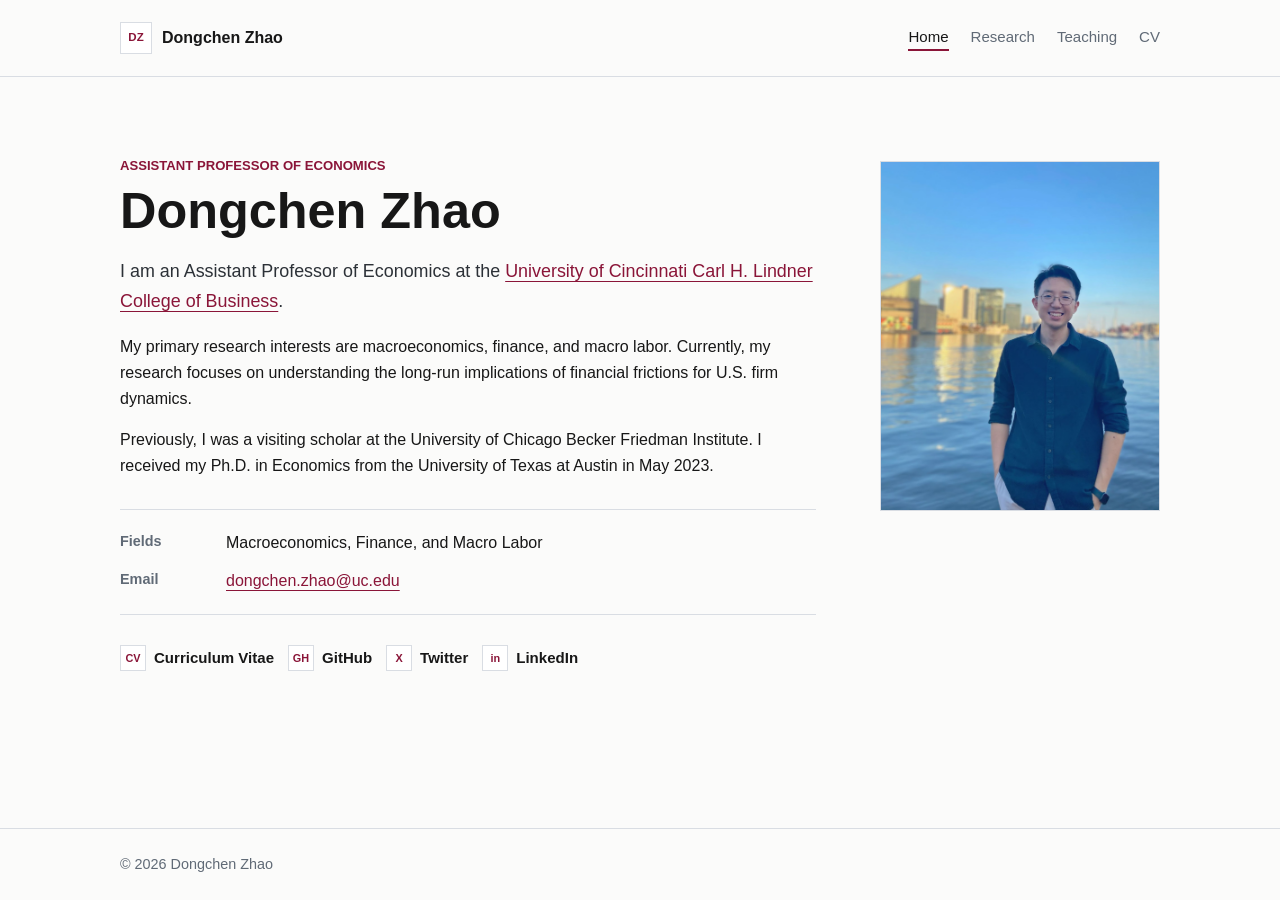
==== index.html @ a0150b2f "Restyle site and add generated CV workflow" ====
<!DOCTYPE html>
<html lang="en">
<head>
  <meta charset="utf-8">
  <meta name="viewport" content="width=device-width, initial-scale=1">
  <meta name="description" content="Dongchen Zhao, Assistant Professor of Economics at the University of Cincinnati.">
  <title>Dongchen Zhao</title>
  <link rel="icon" href="assets/favicon.svg" type="image/svg+xml">
  <link rel="stylesheet" href="style.css?v=2">
</head>
<body>
  <header class="site-header">
    <div class="container header-inner">
      <a class="site-title" href="index.html">
        <span class="site-mark" aria-hidden="true">DZ</span>
        <span>Dongchen Zhao</span>
      </a>
      <nav class="site-nav" aria-label="Main navigation">
        <a href="index.html" aria-current="page">Home</a>
        <a href="research.html">Research</a>
        <a href="teaching.html">Teaching</a>
        <a href="cv.html">CV</a>
      </nav>
    </div>
  </header>

  <main class="container">
    <section class="intro">
      <div class="intro-text">
        <p class="eyebrow">Assistant Professor of Economics</p>
        <h1>Dongchen Zhao</h1>
        <p class="lead">
          I am an Assistant Professor of Economics at the
          <a href="https://business.uc.edu/" target="_blank" rel="noopener">University of Cincinnati Carl H. Lindner College of Business</a>.
        </p>
        <p>
          My primary research interests are macroeconomics, finance, and macro labor.
          Currently, my research focuses on understanding the long-run implications of
          financial frictions for U.S. firm dynamics.
        </p>
        <p>
          Previously, I was a visiting scholar at the University of Chicago Becker Friedman
          Institute. I received my Ph.D. in Economics from the University of Texas at Austin
          in May 2023.
        </p>

        <dl class="details">
          <div>
            <dt>Fields</dt>
            <dd>Macroeconomics, Finance, and Macro Labor</dd>
          </div>
          <div>
            <dt>Email</dt>
            <dd><a href="mailto:dongchen.zhao@uc.edu">dongchen.zhao@uc.edu</a></dd>
          </div>
        </dl>

        <div class="link-row" aria-label="Profile links">
          <a class="icon-link" href="cv.html"><span aria-hidden="true">CV</span>Curriculum Vitae</a>
          <a class="icon-link" href="https://github.com/dczhaozach" target="_blank" rel="noopener"><span aria-hidden="true">GH</span>GitHub</a>
          <a class="icon-link" href="https://twitter.com/DongchenZhao" target="_blank" rel="noopener"><span aria-hidden="true">X</span>Twitter</a>
          <a class="icon-link" href="https://www.linkedin.com/in/dongchen-zhao-35b019162/" target="_blank" rel="noopener"><span aria-hidden="true">in</span>LinkedIn</a>
        </div>
      </div>

      <figure class="portrait">
        <img src="assets/profile.jpg" alt="Dongchen Zhao">
      </figure>
    </section>
  </main>

  <footer class="site-footer">
    <div class="container">
      <p>&copy; 2026 Dongchen Zhao</p>
    </div>
  </footer>
</body>
</html>
---- style.css ----
:root {
  --bg: #fbfbfa;
  --surface: #ffffff;
  --surface-muted: #f3f5f7;
  --text: #171717;
  --muted: #606a76;
  --border: #d9dde3;
  --accent: #8a1538;
  --accent-dark: #5e0f26;
  --accent-soft: #f4e8ed;
  --max-width: 1040px;
  --font-sans: ui-sans-serif, -apple-system, BlinkMacSystemFont, "Segoe UI", "Helvetica Neue", Arial, sans-serif;
}

* {
  box-sizing: border-box;
}

html {
  font-size: 16px;
  letter-spacing: 0;
}

body {
  display: flex;
  min-height: 100vh;
  flex-direction: column;
  margin: 0;
  background: var(--bg);
  color: var(--text);
  font-family: var(--font-sans);
  line-height: 1.62;
  letter-spacing: 0;
}

main {
  flex: 1;
}

a {
  color: var(--accent);
  text-decoration-thickness: 1px;
  text-underline-offset: 0.22em;
}

a:hover,
a:focus {
  color: var(--accent-dark);
}

img {
  display: block;
  max-width: 100%;
}

.container {
  width: min(var(--max-width), calc(100% - 32px));
  margin: 0 auto;
}

.site-header {
  border-bottom: 1px solid var(--border);
  background: rgba(251, 251, 250, 0.98);
}

.header-inner {
  display: flex;
  align-items: center;
  justify-content: space-between;
  gap: 24px;
  padding: 22px 0;
}

.site-title {
  display: inline-flex;
  align-items: center;
  gap: 10px;
  color: var(--text);
  font-size: 1rem;
  font-weight: 680;
  line-height: 1;
  text-decoration: none;
  white-space: nowrap;
}

.site-mark {
  display: inline-grid;
  width: 32px;
  height: 32px;
  place-items: center;
  border: 1px solid var(--border);
  background: var(--surface);
  color: var(--accent);
  font-size: 0.72rem;
  font-weight: 760;
}

.site-nav {
  display: flex;
  flex-wrap: wrap;
  gap: 6px 22px;
  justify-content: flex-end;
  font-size: 0.94rem;
}

.site-nav a {
  color: var(--muted);
  text-decoration: none;
}

.site-nav a:hover,
.site-nav a:focus,
.site-nav a[aria-current="page"] {
  color: var(--text);
}

.site-nav a[aria-current="page"] {
  border-bottom: 2px solid var(--accent);
}

.intro {
  display: grid;
  grid-template-columns: minmax(0, 1fr) 280px;
  gap: 64px;
  align-items: start;
  padding: 78px 0 58px;
}

.eyebrow {
  margin: 0 0 8px;
  color: var(--accent);
  font-size: 0.82rem;
  font-weight: 760;
  letter-spacing: 0;
  text-transform: uppercase;
}

h1,
h2,
h3,
p {
  margin-top: 0;
}

h1 {
  margin-bottom: 18px;
  font-size: 3.15rem;
  line-height: 1.06;
  font-weight: 720;
}

h2 {
  margin-bottom: 18px;
  border-bottom: 1px solid var(--border);
  padding-bottom: 8px;
  font-size: 1.18rem;
  line-height: 1.3;
  font-weight: 720;
}

h3 {
  margin-bottom: 4px;
  font-size: 1.08rem;
  line-height: 1.45;
  font-weight: 700;
}

.lead {
  color: #2c3137;
  font-size: 1.12rem;
  line-height: 1.68;
}

.narrow {
  max-width: 650px;
}

.portrait {
  margin: 6px 0 0;
}

.portrait img {
  width: 280px;
  aspect-ratio: 4 / 5;
  border: 1px solid var(--border);
  background: var(--surface-muted);
  object-fit: cover;
  object-position: center top;
}

.details {
  display: grid;
  gap: 12px;
  margin: 30px 0;
  padding: 20px 0;
  border-top: 1px solid var(--border);
  border-bottom: 1px solid var(--border);
}

.details div {
  display: grid;
  grid-template-columns: 90px minmax(0, 1fr);
  gap: 16px;
}

.details dt {
  color: var(--muted);
  font-size: 0.9rem;
  font-weight: 720;
}

.details dd {
  margin: 0;
}

.link-row,
.button-row,
.paper-links {
  display: flex;
  flex-wrap: wrap;
  gap: 10px 14px;
  align-items: center;
}

.icon-link {
  display: inline-flex;
  align-items: center;
  gap: 8px;
  color: var(--text);
  font-size: 0.94rem;
  font-weight: 650;
  text-decoration: none;
}

.icon-link span,
.button span {
  display: inline-grid;
  min-width: 26px;
  height: 26px;
  place-items: center;
  border: 1px solid var(--border);
  background: var(--surface);
  color: var(--accent);
  font-size: 0.68rem;
  font-weight: 780;
  line-height: 1;
}

.icon-link:hover,
.icon-link:focus {
  color: var(--accent);
}

.icon-link:hover span,
.icon-link:focus span {
  border-color: var(--accent);
  background: var(--accent-soft);
}

.icon-link.small {
  font-size: 0.9rem;
}

.icon-link.small span {
  min-width: 30px;
  height: 24px;
  font-size: 0.62rem;
}

.button {
  display: inline-flex;
  align-items: center;
  gap: 10px;
  border: 1px solid var(--accent);
  padding: 10px 15px;
  background: var(--accent);
  color: #ffffff;
  font-size: 0.94rem;
  font-weight: 700;
  text-decoration: none;
}

.button span {
  border-color: rgba(255, 255, 255, 0.42);
  background: rgba(255, 255, 255, 0.12);
  color: #ffffff;
}

.button:hover,
.button:focus {
  background: var(--accent-dark);
  color: #ffffff;
}

.page {
  padding: 60px 0 70px;
}

.page-header {
  margin-bottom: 42px;
}

.section-block {
  margin-bottom: 46px;
}

.research-item {
  padding: 20px 0;
  border-bottom: 1px solid var(--border);
}

.research-item:first-of-type {
  padding-top: 4px;
}

.research-item.compact {
  padding: 14px 0;
}

.meta {
  margin-bottom: 0;
  color: var(--muted);
  font-size: 0.95rem;
  line-height: 1.55;
}

.paper-links {
  margin-top: 8px;
  margin-bottom: 0;
}

.course-list {
  list-style: none;
  margin: 0;
  padding: 0;
  border-top: 1px solid var(--border);
}

.course-list li {
  display: flex;
  justify-content: space-between;
  gap: 24px;
  padding: 13px 0;
  border-bottom: 1px solid var(--border);
}

.course-list span {
  color: var(--muted);
  font-size: 0.94rem;
  white-space: nowrap;
}

.cv-document {
  max-width: 760px;
}

.cv-heading {
  margin-bottom: 36px;
}

.cv-contact {
  margin: 0 0 18px;
  color: var(--muted);
  line-height: 1.45;
}

.cv-contact p {
  margin-bottom: 2px;
}

.cv-section {
  margin-bottom: 28px;
}

.cv-section ul {
  margin: 0;
  padding-left: 20px;
}

.cv-section li {
  margin-bottom: 8px;
}

.site-footer {
  border-top: 1px solid var(--border);
  color: var(--muted);
  font-size: 0.9rem;
}

.site-footer p {
  margin: 0;
  padding: 24px 0;
}

@media (max-width: 760px) {
  .header-inner {
    display: block;
    padding: 18px 0;
  }

  .site-nav {
    justify-content: flex-start;
    margin-top: 10px;
  }

  .intro {
    grid-template-columns: 1fr;
    gap: 28px;
    padding: 44px 0 42px;
  }

  .portrait {
    order: -1;
  }

  .portrait img {
    width: min(220px, 70vw);
  }

  h1 {
    font-size: 2.35rem;
  }

  .page {
    padding: 38px 0 48px;
  }

  .details div,
  .course-list li {
    display: block;
  }

  .details dt {
    margin-bottom: 2px;
  }

  .course-list span {
    display: block;
    margin-top: 2px;
    white-space: normal;
  }

}
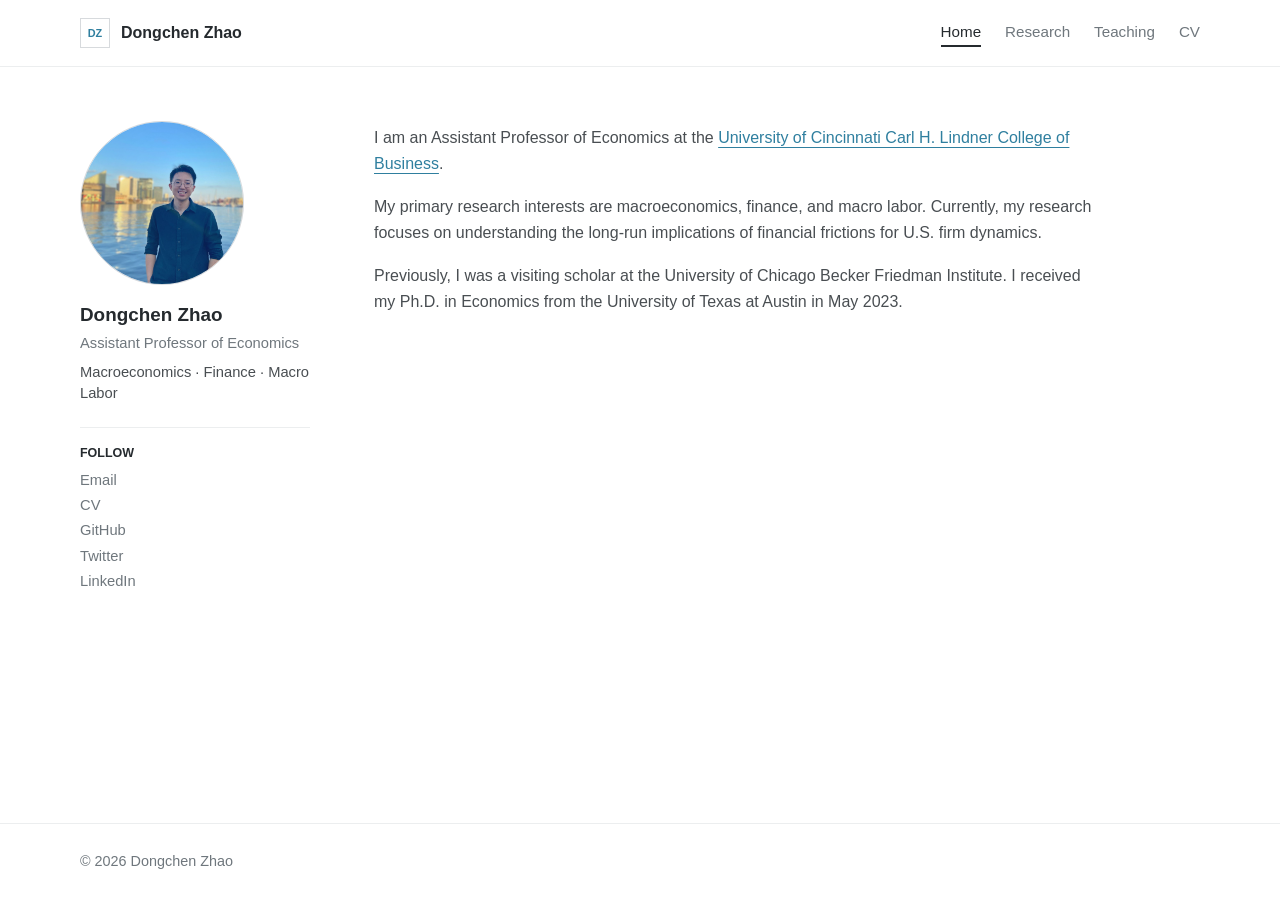
==== commit b5028946: "Adopt minimal academic profile layout" ====
--- a/index.html
+++ b/index.html
@@ -6,7 +6,7 @@
   <meta name="description" content="Dongchen Zhao, Assistant Professor of Economics at the University of Cincinnati.">
   <title>Dongchen Zhao</title>
   <link rel="icon" href="assets/favicon.svg" type="image/svg+xml">
-  <link rel="stylesheet" href="style.css?v=2">
+  <link rel="stylesheet" href="style.css?v=3">
 </head>
 <body>
   <header class="site-header">
@@ -24,49 +24,38 @@
     </div>
   </header>
 
-  <main class="container">
-    <section class="intro">
-      <div class="intro-text">
-        <p class="eyebrow">Assistant Professor of Economics</p>
-        <h1>Dongchen Zhao</h1>
-        <p class="lead">
-          I am an Assistant Professor of Economics at the
-          <a href="https://business.uc.edu/" target="_blank" rel="noopener">University of Cincinnati Carl H. Lindner College of Business</a>.
-        </p>
-        <p>
-          My primary research interests are macroeconomics, finance, and macro labor.
-          Currently, my research focuses on understanding the long-run implications of
-          financial frictions for U.S. firm dynamics.
-        </p>
-        <p>
-          Previously, I was a visiting scholar at the University of Chicago Becker Friedman
-          Institute. I received my Ph.D. in Economics from the University of Texas at Austin
-          in May 2023.
-        </p>
+  <main class="container site-layout">
+    <aside class="profile-card" aria-label="Profile">
+      <img class="profile-photo" src="assets/profile.jpg" alt="Dongchen Zhao">
+      <h1>Dongchen Zhao</h1>
+      <p class="profile-role">Assistant Professor of Economics</p>
+      <p class="profile-fields">Macroeconomics · Finance · Macro Labor</p>
+      <div class="profile-links" aria-label="Profile links">
+        <p>Follow</p>
+        <a href="mailto:dongchen.zhao@uc.edu">Email</a>
+        <a href="cv.html">CV</a>
+        <a href="https://github.com/dczhaozach" target="_blank" rel="noopener">GitHub</a>
+        <a href="https://twitter.com/DongchenZhao" target="_blank" rel="noopener">Twitter</a>
+        <a href="https://www.linkedin.com/in/dongchen-zhao-35b019162/" target="_blank" rel="noopener">LinkedIn</a>
+      </div>
+    </aside>
 
-        <dl class="details">
-          <div>
-            <dt>Fields</dt>
-            <dd>Macroeconomics, Finance, and Macro Labor</dd>
-          </div>
-          <div>
-            <dt>Email</dt>
-            <dd><a href="mailto:dongchen.zhao@uc.edu">dongchen.zhao@uc.edu</a></dd>
-          </div>
-        </dl>
-
-        <div class="link-row" aria-label="Profile links">
-          <a class="icon-link" href="cv.html"><span aria-hidden="true">CV</span>Curriculum Vitae</a>
-          <a class="icon-link" href="https://github.com/dczhaozach" target="_blank" rel="noopener"><span aria-hidden="true">GH</span>GitHub</a>
-          <a class="icon-link" href="https://twitter.com/DongchenZhao" target="_blank" rel="noopener"><span aria-hidden="true">X</span>Twitter</a>
-          <a class="icon-link" href="https://www.linkedin.com/in/dongchen-zhao-35b019162/" target="_blank" rel="noopener"><span aria-hidden="true">in</span>LinkedIn</a>
-        </div>
-      </div>
-
-      <figure class="portrait">
-        <img src="assets/profile.jpg" alt="Dongchen Zhao">
-      </figure>
-    </section>
+    <article class="content-column">
+      <p>
+        I am an Assistant Professor of Economics at the
+        <a href="https://business.uc.edu/" target="_blank" rel="noopener">University of Cincinnati Carl H. Lindner College of Business</a>.
+      </p>
+      <p>
+        My primary research interests are macroeconomics, finance, and macro labor.
+        Currently, my research focuses on understanding the long-run implications of
+        financial frictions for U.S. firm dynamics.
+      </p>
+      <p>
+        Previously, I was a visiting scholar at the University of Chicago Becker Friedman
+        Institute. I received my Ph.D. in Economics from the University of Texas at Austin
+        in May 2023.
+      </p>
+    </article>
   </main>
 
   <footer class="site-footer">
--- a/style.css
+++ b/style.css
@@ -1,14 +1,17 @@
 :root {
-  --bg: #fbfbfa;
+  --bg: #ffffff;
   --surface: #ffffff;
-  --surface-muted: #f3f5f7;
-  --text: #171717;
-  --muted: #606a76;
-  --border: #d9dde3;
-  --accent: #8a1538;
-  --accent-dark: #5e0f26;
-  --accent-soft: #f4e8ed;
-  --max-width: 1040px;
+  --surface-muted: #f6f7f8;
+  --text: #494e52;
+  --heading: #252a2e;
+  --muted: #6f777d;
+  --border: #d7dadd;
+  --rule: #eceeef;
+  --accent: #2f7f9f;
+  --accent-dark: #1f6079;
+  --accent-soft: #edf6f9;
+  --accent-cool: #2f7f9f;
+  --max-width: 1120px;
   --font-sans: ui-sans-serif, -apple-system, BlinkMacSystemFont, "Segoe UI", "Helvetica Neue", Arial, sans-serif;
 }
 
@@ -29,7 +32,8 @@
   background: var(--bg);
   color: var(--text);
   font-family: var(--font-sans);
-  line-height: 1.62;
+  font-size: 16px;
+  line-height: 1.65;
   letter-spacing: 0;
 }
 
@@ -54,30 +58,30 @@
 }
 
 .container {
-  width: min(var(--max-width), calc(100% - 32px));
+  width: min(var(--max-width), calc(100% - 40px));
   margin: 0 auto;
 }
 
 .site-header {
-  border-bottom: 1px solid var(--border);
-  background: rgba(251, 251, 250, 0.98);
+  border-bottom: 1px solid var(--rule);
+  background: #ffffff;
 }
 
 .header-inner {
   display: flex;
   align-items: center;
   justify-content: space-between;
-  gap: 24px;
-  padding: 22px 0;
+  gap: 30px;
+  padding: 18px 0;
 }
 
 .site-title {
   display: inline-flex;
   align-items: center;
-  gap: 10px;
-  color: var(--text);
+  gap: 11px;
+  color: var(--heading);
   font-size: 1rem;
-  font-weight: 680;
+  font-weight: 700;
   line-height: 1;
   text-decoration: none;
   white-space: nowrap;
@@ -85,22 +89,22 @@
 
 .site-mark {
   display: inline-grid;
-  width: 32px;
-  height: 32px;
+  width: 30px;
+  height: 30px;
   place-items: center;
   border: 1px solid var(--border);
   background: var(--surface);
   color: var(--accent);
-  font-size: 0.72rem;
-  font-weight: 760;
+  font-size: 0.68rem;
+  font-weight: 800;
 }
 
 .site-nav {
   display: flex;
   flex-wrap: wrap;
-  gap: 6px 22px;
+  gap: 8px 24px;
   justify-content: flex-end;
-  font-size: 0.94rem;
+  font-size: 0.95rem;
 }
 
 .site-nav a {
@@ -111,26 +115,105 @@
 .site-nav a:hover,
 .site-nav a:focus,
 .site-nav a[aria-current="page"] {
-  color: var(--text);
+  color: var(--heading);
 }
 
 .site-nav a[aria-current="page"] {
-  border-bottom: 2px solid var(--accent);
-}
-
-.intro {
+  border-bottom: 2px solid var(--heading);
+}
+
+.site-layout {
   display: grid;
-  grid-template-columns: minmax(0, 1fr) 280px;
+  grid-template-columns: 230px minmax(0, 1fr);
   gap: 64px;
   align-items: start;
-  padding: 78px 0 58px;
+  padding: 54px 0 78px;
+}
+
+.page-layout {
+  padding-top: 50px;
+}
+
+.profile-card {
+  position: sticky;
+  top: 24px;
+  color: var(--muted);
+  font-size: 0.92rem;
+  line-height: 1.45;
+}
+
+.profile-photo {
+  width: 164px;
+  height: 164px;
+  margin-bottom: 18px;
+  border: 1px solid var(--border);
+  border-radius: 50%;
+  object-fit: cover;
+  object-position: 63% 43%;
+}
+
+.profile-card h1,
+.profile-card h2 {
+  margin: 0 0 6px;
+  border: 0;
+  padding: 0;
+  color: var(--heading);
+  font-size: 1.18rem;
+  font-weight: 700;
+  line-height: 1.25;
+}
+
+.profile-role,
+.profile-fields {
+  margin: 0 0 8px;
+}
+
+.profile-fields {
+  color: var(--text);
+}
+
+.profile-links {
+  margin-top: 22px;
+  padding-top: 16px;
+  border-top: 1px solid var(--rule);
+}
+
+.profile-links p {
+  margin: 0 0 8px;
+  color: var(--heading);
+  font-size: 0.78rem;
+  font-weight: 700;
+  text-transform: uppercase;
+}
+
+.profile-links a {
+  display: block;
+  width: max-content;
+  margin: 4px 0;
+  color: var(--muted);
+  text-decoration: none;
+}
+
+.profile-links a:hover,
+.profile-links a:focus {
+  color: var(--accent);
+  text-decoration: underline;
+}
+
+.content-column {
+  max-width: 760px;
+  padding-top: 4px;
+}
+
+.content-column > p {
+  max-width: 720px;
 }
 
 .eyebrow {
-  margin: 0 0 8px;
-  color: var(--accent);
-  font-size: 0.82rem;
-  font-weight: 760;
+  margin: 0 0 10px;
+  color: var(--accent);
+  font-size: 0.78rem;
+  font-weight: 800;
   letter-spacing: 0;
   text-transform: uppercase;
 }
@@ -143,70 +226,64 @@
 }
 
 h1 {
-  margin-bottom: 18px;
-  font-size: 3.15rem;
-  line-height: 1.06;
-  font-weight: 720;
+  margin-bottom: 20px;
+  color: var(--heading);
+  font-size: 1.9rem;
+  line-height: 1.2;
+  font-weight: 700;
 }
 
 h2 {
-  margin-bottom: 18px;
-  border-bottom: 1px solid var(--border);
-  padding-bottom: 8px;
-  font-size: 1.18rem;
+  margin-bottom: 20px;
+  border-bottom: 1px solid var(--rule);
+  padding-bottom: 10px;
+  color: var(--heading);
+  font-size: 1.1rem;
   line-height: 1.3;
-  font-weight: 720;
+  font-weight: 700;
 }
 
 h3 {
-  margin-bottom: 4px;
-  font-size: 1.08rem;
+  margin-bottom: 5px;
+  color: var(--heading);
+  font-size: 1.03rem;
   line-height: 1.45;
   font-weight: 700;
 }
 
+p {
+  margin-bottom: 1rem;
+}
+
 .lead {
-  color: #2c3137;
-  font-size: 1.12rem;
-  line-height: 1.68;
+  color: var(--text);
+  font-size: 1rem;
+  line-height: 1.7;
 }
 
 .narrow {
   max-width: 650px;
 }
 
-.portrait {
-  margin: 6px 0 0;
-}
-
-.portrait img {
-  width: 280px;
-  aspect-ratio: 4 / 5;
-  border: 1px solid var(--border);
-  background: var(--surface-muted);
-  object-fit: cover;
-  object-position: center top;
-}
-
 .details {
   display: grid;
-  gap: 12px;
-  margin: 30px 0;
-  padding: 20px 0;
-  border-top: 1px solid var(--border);
-  border-bottom: 1px solid var(--border);
+  gap: 14px;
+  margin: 34px 0 28px;
+  padding: 22px 0;
+  border-top: 1px solid var(--rule);
+  border-bottom: 1px solid var(--rule);
 }
 
 .details div {
   display: grid;
-  grid-template-columns: 90px minmax(0, 1fr);
-  gap: 16px;
+  grid-template-columns: 92px minmax(0, 1fr);
+  gap: 18px;
 }
 
 .details dt {
   color: var(--muted);
   font-size: 0.9rem;
-  font-weight: 720;
+  font-weight: 760;
 }
 
 .details dd {
@@ -218,31 +295,31 @@
 .paper-links {
   display: flex;
   flex-wrap: wrap;
-  gap: 10px 14px;
+  gap: 12px 16px;
   align-items: center;
 }
 
 .icon-link {
   display: inline-flex;
   align-items: center;
-  gap: 8px;
-  color: var(--text);
+  gap: 9px;
+  color: var(--accent);
   font-size: 0.94rem;
-  font-weight: 650;
+  font-weight: 600;
   text-decoration: none;
 }
 
 .icon-link span,
 .button span {
   display: inline-grid;
-  min-width: 26px;
-  height: 26px;
+  min-width: 28px;
+  height: 28px;
   place-items: center;
   border: 1px solid var(--border);
   background: var(--surface);
   color: var(--accent);
-  font-size: 0.68rem;
-  font-weight: 780;
+  font-size: 0.66rem;
+  font-weight: 820;
   line-height: 1;
 }
 
@@ -262,9 +339,9 @@
 }
 
 .icon-link.small span {
-  min-width: 30px;
-  height: 24px;
-  font-size: 0.62rem;
+  min-width: 32px;
+  height: 25px;
+  font-size: 0.61rem;
 }
 
 .button {
@@ -272,32 +349,44 @@
   align-items: center;
   gap: 10px;
   border: 1px solid var(--accent);
-  padding: 10px 15px;
-  background: var(--accent);
-  color: #ffffff;
+  padding: 10px 16px;
+  background: #ffffff;
+  color: var(--accent);
   font-size: 0.94rem;
   font-weight: 700;
   text-decoration: none;
 }
 
 .button span {
-  border-color: rgba(255, 255, 255, 0.42);
+  border-color: var(--accent);
+  background: var(--accent-soft);
+  color: var(--accent);
+}
+
+.button:hover,
+.button:focus {
+  background: var(--accent);
+  color: #ffffff;
+}
+
+.button:hover span,
+.button:focus span {
+  border-color: rgba(255, 255, 255, 0.55);
   background: rgba(255, 255, 255, 0.12);
   color: #ffffff;
 }
 
-.button:hover,
-.button:focus {
-  background: var(--accent-dark);
-  color: #ffffff;
-}
-
 .page {
-  padding: 60px 0 70px;
+  padding: 66px 0 78px;
 }
 
 .page-header {
-  margin-bottom: 42px;
+  max-width: 760px;
+  margin-bottom: 34px;
+}
+
+.page-header h1 {
+  margin-bottom: 12px;
 }
 
 .section-block {
@@ -305,27 +394,31 @@
 }
 
 .research-item {
-  padding: 20px 0;
-  border-bottom: 1px solid var(--border);
+  padding: 18px 0;
+  border-bottom: 1px solid var(--rule);
 }
 
 .research-item:first-of-type {
-  padding-top: 4px;
+  padding-top: 6px;
 }
 
 .research-item.compact {
   padding: 14px 0;
 }
 
+.research-item h3 {
+  max-width: 800px;
+}
+
 .meta {
   margin-bottom: 0;
   color: var(--muted);
-  font-size: 0.95rem;
+  font-size: 0.94rem;
   line-height: 1.55;
 }
 
 .paper-links {
-  margin-top: 8px;
+  margin-top: 10px;
   margin-bottom: 0;
 }
 
@@ -333,15 +426,15 @@
   list-style: none;
   margin: 0;
   padding: 0;
-  border-top: 1px solid var(--border);
+  border-top: 1px solid var(--rule);
 }
 
 .course-list li {
   display: flex;
   justify-content: space-between;
-  gap: 24px;
-  padding: 13px 0;
-  border-bottom: 1px solid var(--border);
+  gap: 28px;
+  padding: 16px 0;
+  border-bottom: 1px solid var(--rule);
 }
 
 .course-list span {
@@ -350,49 +443,164 @@
   white-space: nowrap;
 }
 
-.cv-document {
-  max-width: 760px;
-}
-
-.cv-heading {
-  margin-bottom: 36px;
+.cv-page {
+  padding-top: 36px;
+}
+
+.cv-tools {
+  display: flex;
+  justify-content: flex-end;
+  margin-bottom: 22px;
+}
+
+.cv-pdf-viewer {
+  display: block;
+  width: 100%;
+  height: min(78vh, 920px);
+  min-height: 620px;
+  border: 1px solid var(--rule);
+  background: #fff;
+}
+
+.cv-image-preview {
+  display: grid;
+  gap: 24px;
+  justify-items: center;
+}
+
+.cv-image-preview img {
+  display: block;
+  width: min(100%, 8.5in);
+  height: auto;
+  border: 1px solid var(--rule);
+  background: #fff;
+}
+
+.cv-text-version {
+  max-width: 7.25in;
+  margin: 28px auto 0;
+  padding-top: 18px;
+  border-top: 1px solid var(--rule);
+}
+
+.cv-text-version summary {
+  cursor: pointer;
+  color: var(--muted);
+  font-size: 0.92rem;
+}
+
+.cv-text-version .cv-document {
+  margin-top: 18px;
+}
+
+.cv-document.cv-word {
+  max-width: 7.25in;
+  margin: 0 auto;
+  color: #111;
+  font-family: "Times New Roman", Times, serif;
+  font-size: 14px;
+  line-height: 1.15;
+}
+
+.cv-word .cv-heading {
+  margin: 0;
+  padding: 0;
+  border-bottom: 0;
+}
+
+.cv-word .cv-heading h1 {
+  margin: 0 0 10px;
+  color: #111;
+  font-family: "Times New Roman", Times, serif;
+  font-size: 12px;
+  font-weight: 400;
+  line-height: 1.15;
+  text-align: center;
+}
+
+.cv-rule {
+  height: 1px;
+  margin: 0 0 6px;
+  background: #a0a0a0;
 }
 
 .cv-contact {
-  margin: 0 0 18px;
-  color: var(--muted);
-  line-height: 1.45;
+  display: block;
+  margin: 0;
+  color: #111;
+  font-size: 14px;
+  line-height: 1.15;
 }
 
 .cv-contact p {
-  margin-bottom: 2px;
+  margin: 0;
 }
 
 .cv-section {
-  margin-bottom: 28px;
-}
-
-.cv-section ul {
-  margin: 0;
-  padding-left: 20px;
-}
-
-.cv-section li {
-  margin-bottom: 8px;
+  margin: 0;
+  padding: 0;
+  border-top: 0;
+}
+
+.cv-word .cv-section:first-of-type {
+  margin-top: 6px;
+  border-top: 1px solid #a0a0a0;
+}
+
+.cv-section h2 {
+  margin: 0;
+  border-bottom: 0;
+  padding: 0;
+  color: #111;
+  font-family: "Times New Roman", Times, serif;
+  font-size: 12px;
+  font-weight: 400;
+  line-height: 1.15;
+  text-transform: none;
+}
+
+.cv-entry {
+  margin: 0;
+  color: #111;
+  font-size: 14px;
+  line-height: 1.15;
+}
+
+.cv-entry-indent {
+  margin-left: 36px;
+}
+
+.cv-entry-institution {
+  margin-left: 36px;
+  font-size: 16px;
+}
+
+.cv-entry-note {
+  text-indent: 36px;
+  font-size: 10px;
+  font-style: italic;
+}
+
+.cv-entry em {
+  font-style: italic;
 }
 
 .site-footer {
-  border-top: 1px solid var(--border);
+  border-top: 1px solid var(--rule);
   color: var(--muted);
   font-size: 0.9rem;
 }
 
 .site-footer p {
   margin: 0;
-  padding: 24px 0;
+  padding: 26px 0;
 }
 
 @media (max-width: 760px) {
+  .container {
+    width: min(var(--max-width), calc(100% - 32px));
+  }
+
   .header-inner {
     display: block;
     padding: 18px 0;
@@ -400,29 +608,31 @@
 
   .site-nav {
     justify-content: flex-start;
-    margin-top: 10px;
-  }
-
-  .intro {
+    margin-top: 12px;
+  }
+
+  .site-layout {
     grid-template-columns: 1fr;
-    gap: 28px;
-    padding: 44px 0 42px;
-  }
-
-  .portrait {
-    order: -1;
-  }
-
-  .portrait img {
-    width: min(220px, 70vw);
+    gap: 32px;
+    padding: 38px 0 54px;
+  }
+
+  .profile-card {
+    position: static;
+  }
+
+  .profile-photo {
+    width: 132px;
+    height: 132px;
+    margin-bottom: 14px;
   }
 
   h1 {
-    font-size: 2.35rem;
+    font-size: 1.72rem;
   }
 
   .page {
-    padding: 38px 0 48px;
+    padding: 42px 0 54px;
   }
 
   .details div,
@@ -431,13 +641,34 @@
   }
 
   .details dt {
-    margin-bottom: 2px;
+    margin-bottom: 3px;
   }
 
   .course-list span {
     display: block;
-    margin-top: 2px;
+    margin-top: 3px;
     white-space: normal;
   }
 
-}
+  .cv-tools {
+    justify-content: flex-start;
+  }
+
+  .cv-pdf-viewer {
+    height: 72vh;
+    min-height: 480px;
+  }
+
+  .cv-document.cv-word {
+    font-size: 13.5px;
+  }
+
+  .cv-entry-indent,
+  .cv-entry-institution {
+    margin-left: 24px;
+  }
+
+  .cv-entry-note {
+    text-indent: 24px;
+  }
+}
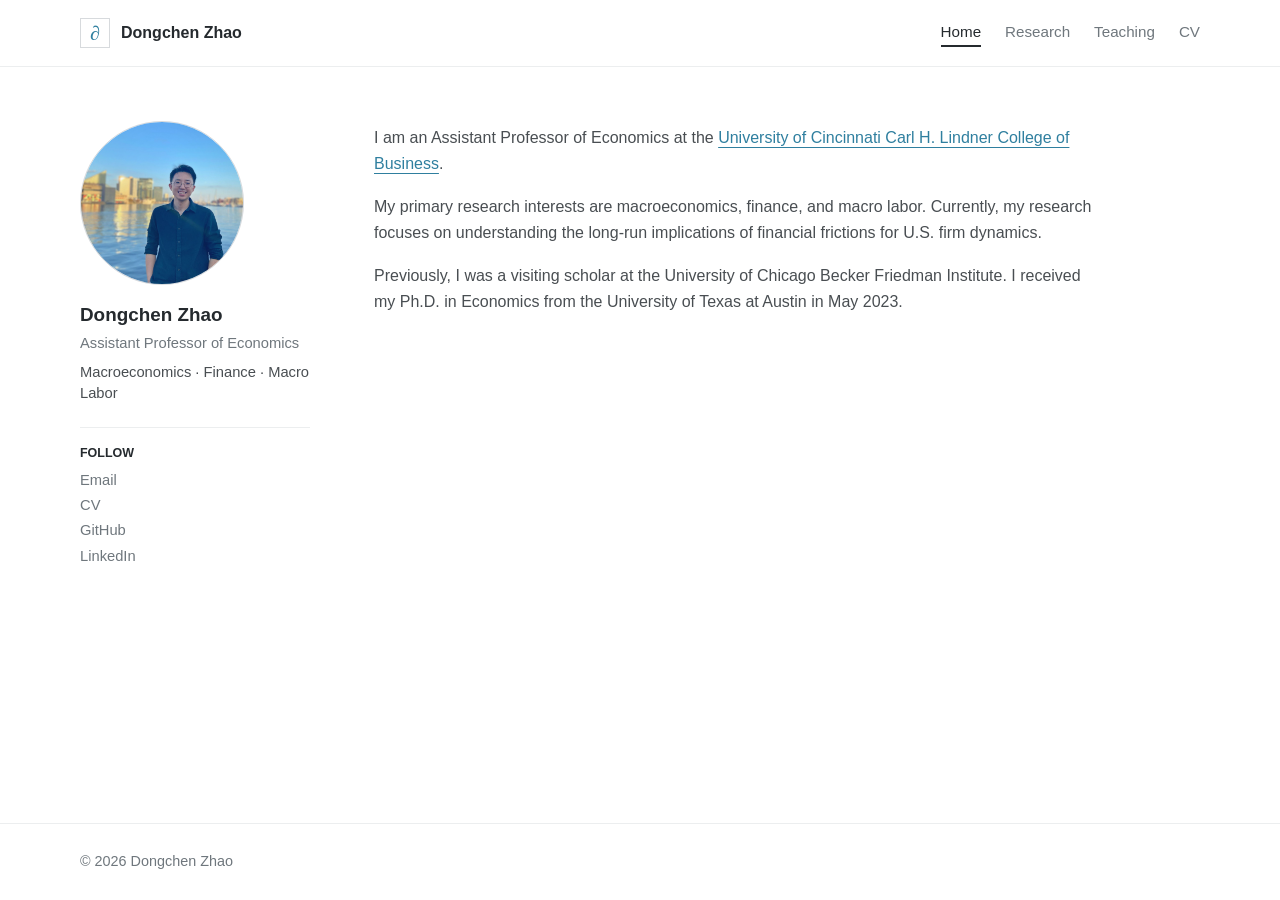
==== commit 24c95a2e: "Update site mark and profile links" ====
--- a/index.html
+++ b/index.html
@@ -12,7 +12,7 @@
   <header class="site-header">
     <div class="container header-inner">
       <a class="site-title" href="index.html">
-        <span class="site-mark" aria-hidden="true">DZ</span>
+        <span class="site-mark" aria-hidden="true">∂</span>
         <span>Dongchen Zhao</span>
       </a>
       <nav class="site-nav" aria-label="Main navigation">
@@ -35,8 +35,7 @@
         <a href="mailto:dongchen.zhao@uc.edu">Email</a>
         <a href="cv.html">CV</a>
         <a href="https://github.com/dczhaozach" target="_blank" rel="noopener">GitHub</a>
-        <a href="https://twitter.com/DongchenZhao" target="_blank" rel="noopener">Twitter</a>
-        <a href="https://www.linkedin.com/in/dongchen-zhao-35b019162/" target="_blank" rel="noopener">LinkedIn</a>
+        <a href="https://www.linkedin.com/in/dongchen-zhao/" target="_blank" rel="noopener">LinkedIn</a>
       </div>
     </aside>
 
--- a/style.css
+++ b/style.css
@@ -95,8 +95,9 @@
   border: 1px solid var(--border);
   background: var(--surface);
   color: var(--accent);
-  font-size: 0.68rem;
-  font-weight: 800;
+  font-family: "Times New Roman", Times, serif;
+  font-size: 1.25rem;
+  font-weight: 400;
 }
 
 .site-nav {
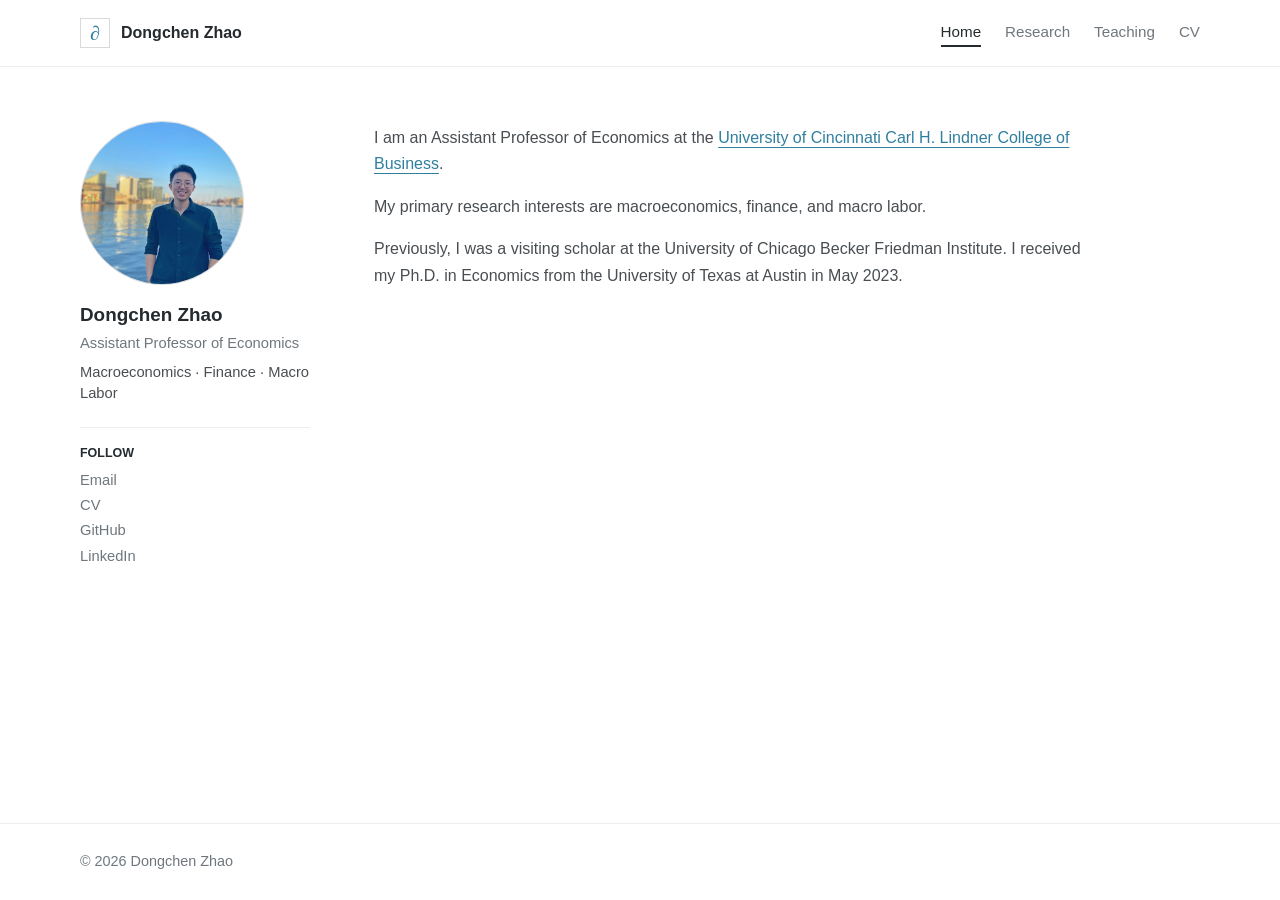
==== commit e32db1b8: "Remove outdated research focus sentence" ====
--- a/index.html
+++ b/index.html
@@ -46,8 +46,6 @@
       </p>
       <p>
         My primary research interests are macroeconomics, finance, and macro labor.
-        Currently, my research focuses on understanding the long-run implications of
-        financial frictions for U.S. firm dynamics.
       </p>
       <p>
         Previously, I was a visiting scholar at the University of Chicago Becker Friedman
--- a/style.css
+++ b/style.css
@@ -418,9 +418,31 @@
   line-height: 1.55;
 }
 
+.paper-authors,
+.paper-version {
+  margin-bottom: 0;
+  color: var(--muted);
+  font-size: 0.94rem;
+  line-height: 1.55;
+}
+
 .paper-links {
+  display: block;
   margin-top: 10px;
   margin-bottom: 0;
+  color: var(--muted);
+  font-size: 0.94rem;
+  line-height: 1.55;
+}
+
+.paper-links a {
+  font-weight: 600;
+  text-decoration: none;
+}
+
+.paper-links a:hover,
+.paper-links a:focus {
+  text-decoration: underline;
 }
 
 .course-list {
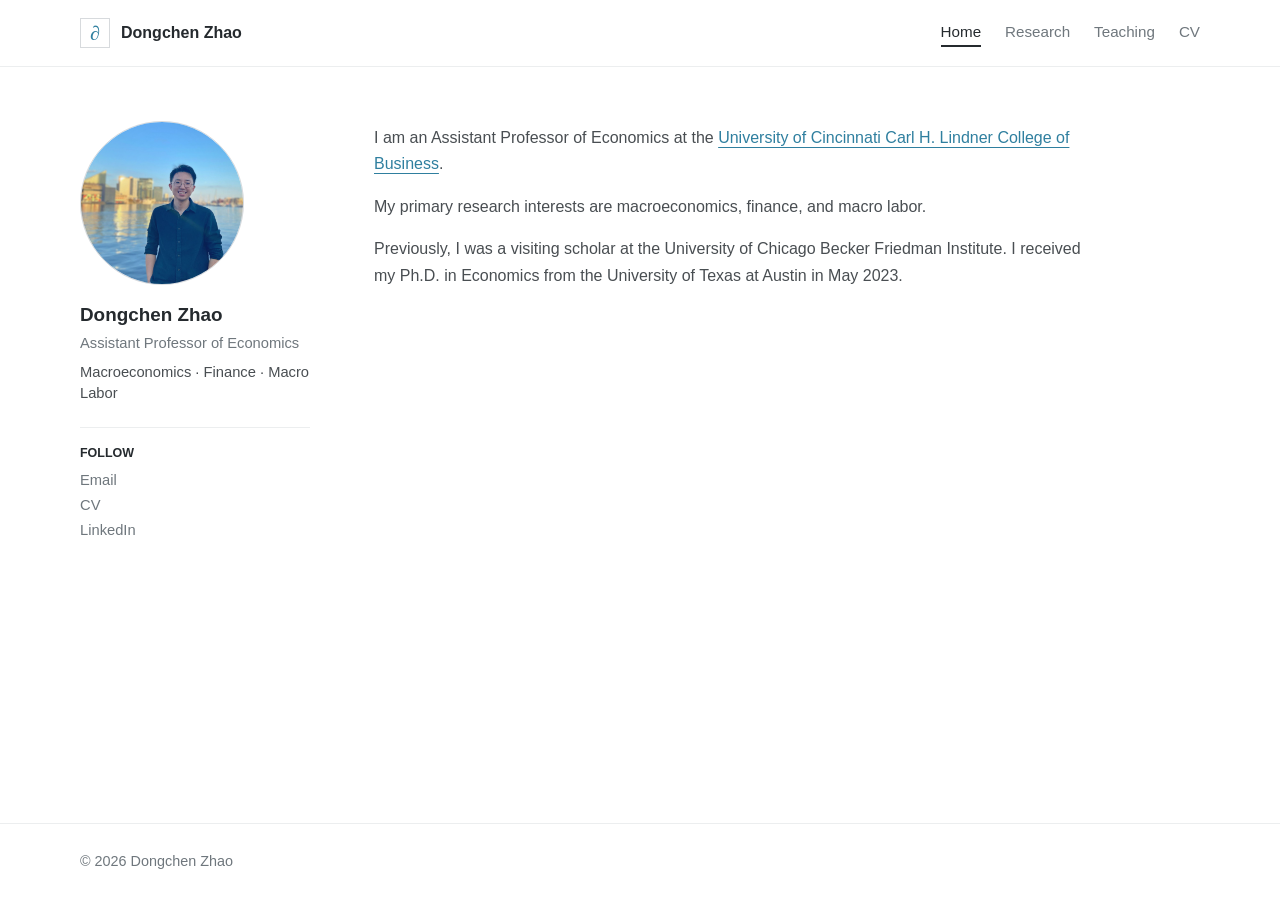
==== commit 596d2f50: "Remove incorrect GitHub profile link" ====
--- a/index.html
+++ b/index.html
@@ -34,7 +34,6 @@
         <p>Follow</p>
         <a href="mailto:dongchen.zhao@uc.edu">Email</a>
         <a href="cv.html">CV</a>
-        <a href="https://github.com/dczhaozach" target="_blank" rel="noopener">GitHub</a>
         <a href="https://www.linkedin.com/in/dongchen-zhao/" target="_blank" rel="noopener">LinkedIn</a>
       </div>
     </aside>
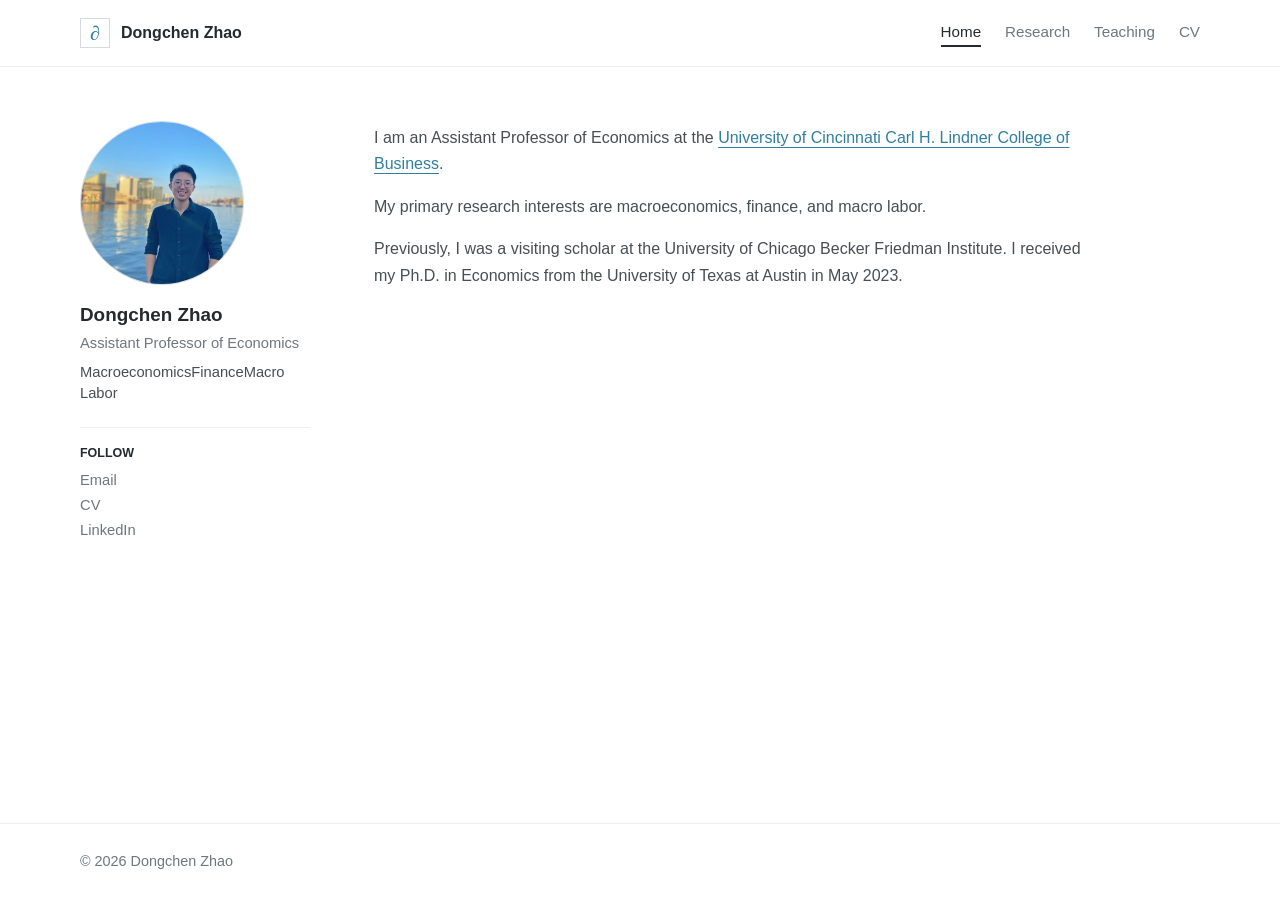
==== commit 3b6cab9d: "Stack profile research fields vertically" ====
--- a/index.html
+++ b/index.html
@@ -29,7 +29,7 @@
       <img class="profile-photo" src="assets/profile.jpg" alt="Dongchen Zhao">
       <h1>Dongchen Zhao</h1>
       <p class="profile-role">Assistant Professor of Economics</p>
-      <p class="profile-fields">Macroeconomics · Finance · Macro Labor</p>
+      <p class="profile-fields"><span>Macroeconomics</span><span>Finance</span><span>Macro Labor</span></p>
       <div class="profile-links" aria-label="Profile links">
         <p>Follow</p>
         <a href="mailto:dongchen.zhao@uc.edu">Email</a>
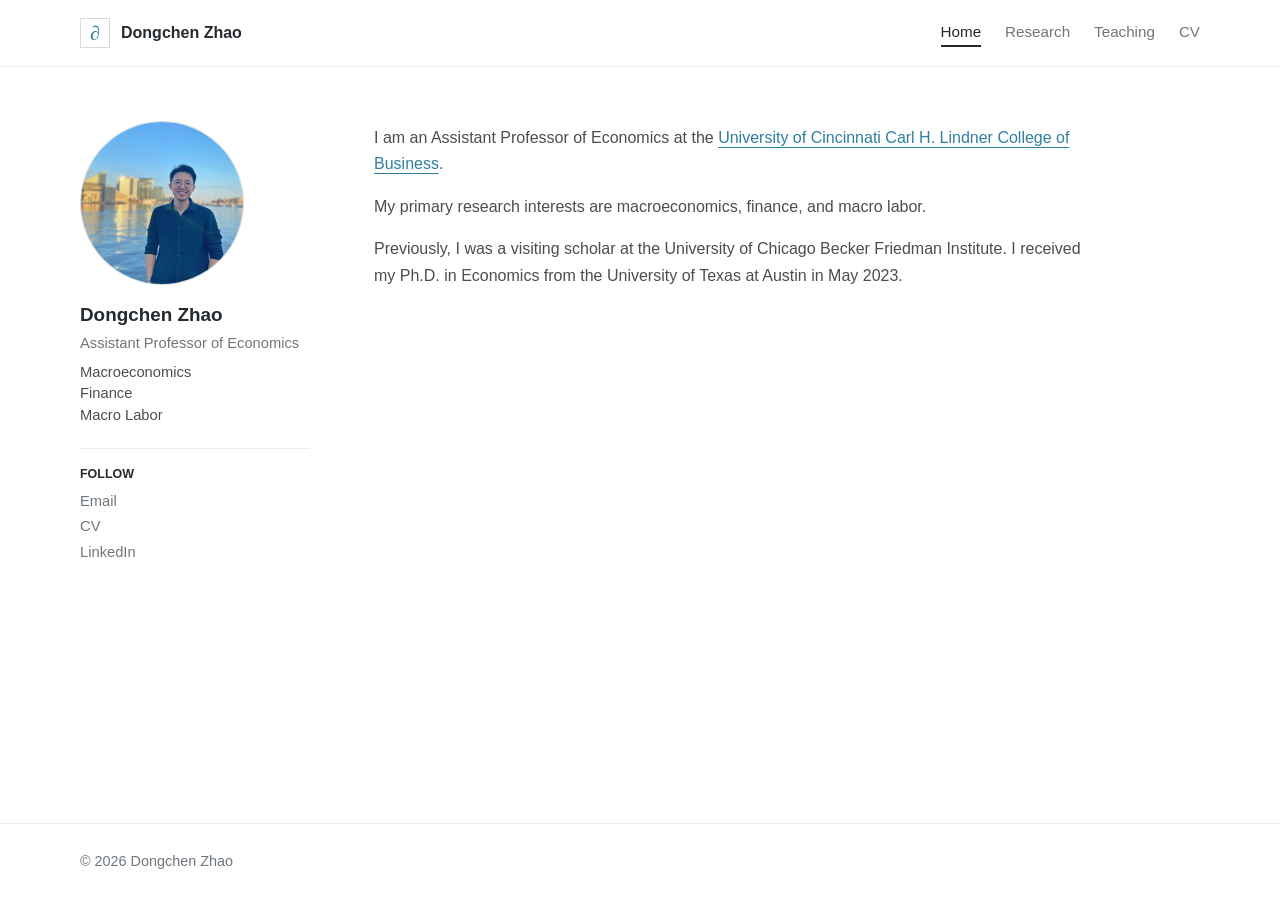
==== commit bbf895e8: "Refresh stylesheet cache for stacked profile fields" ====
--- a/index.html
+++ b/index.html
@@ -6,7 +6,7 @@
   <meta name="description" content="Dongchen Zhao, Assistant Professor of Economics at the University of Cincinnati.">
   <title>Dongchen Zhao</title>
   <link rel="icon" href="assets/favicon.svg" type="image/svg+xml">
-  <link rel="stylesheet" href="style.css?v=3">
+  <link rel="stylesheet" href="style.css?v=4">
 </head>
 <body>
   <header class="site-header">
--- a/style.css
+++ b/style.css
@@ -173,6 +173,10 @@
   color: var(--text);
 }
 
+.profile-fields span {
+  display: block;
+}
+
 .profile-links {
   margin-top: 22px;
   padding-top: 16px;
